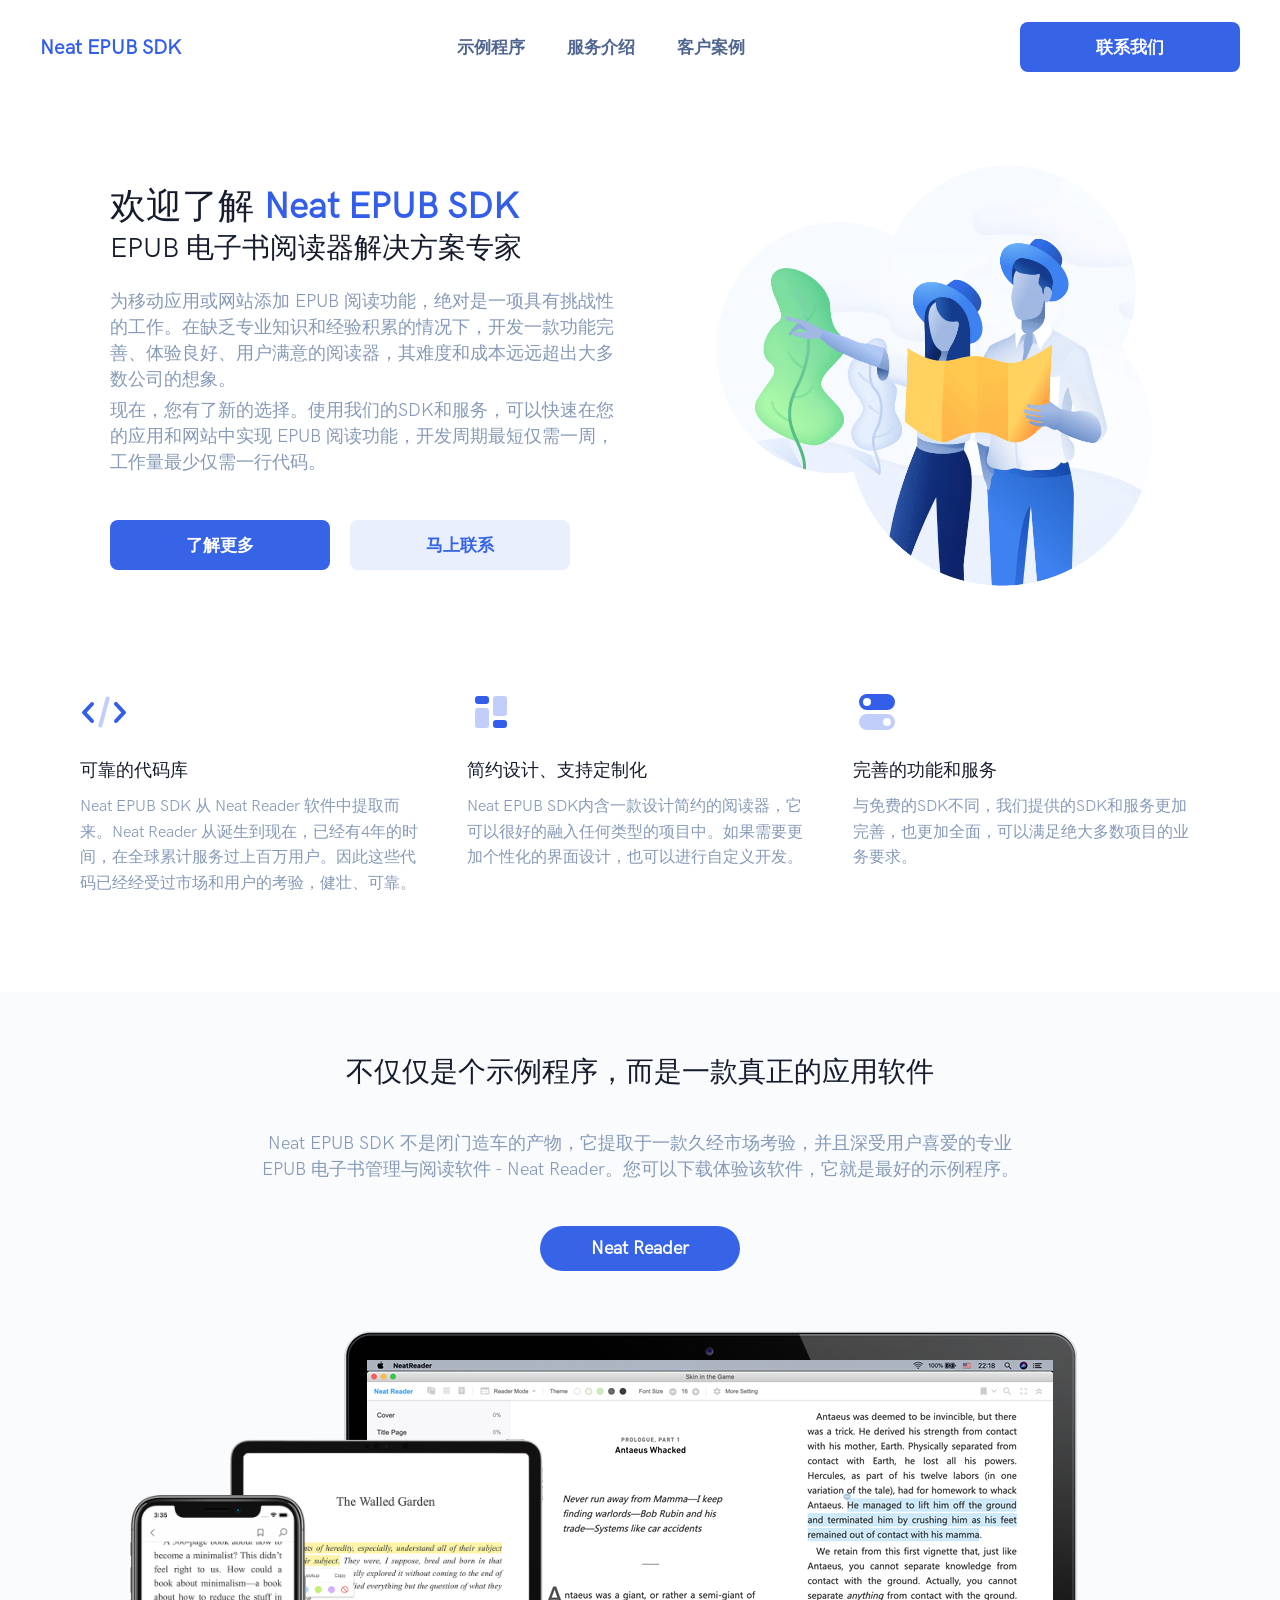
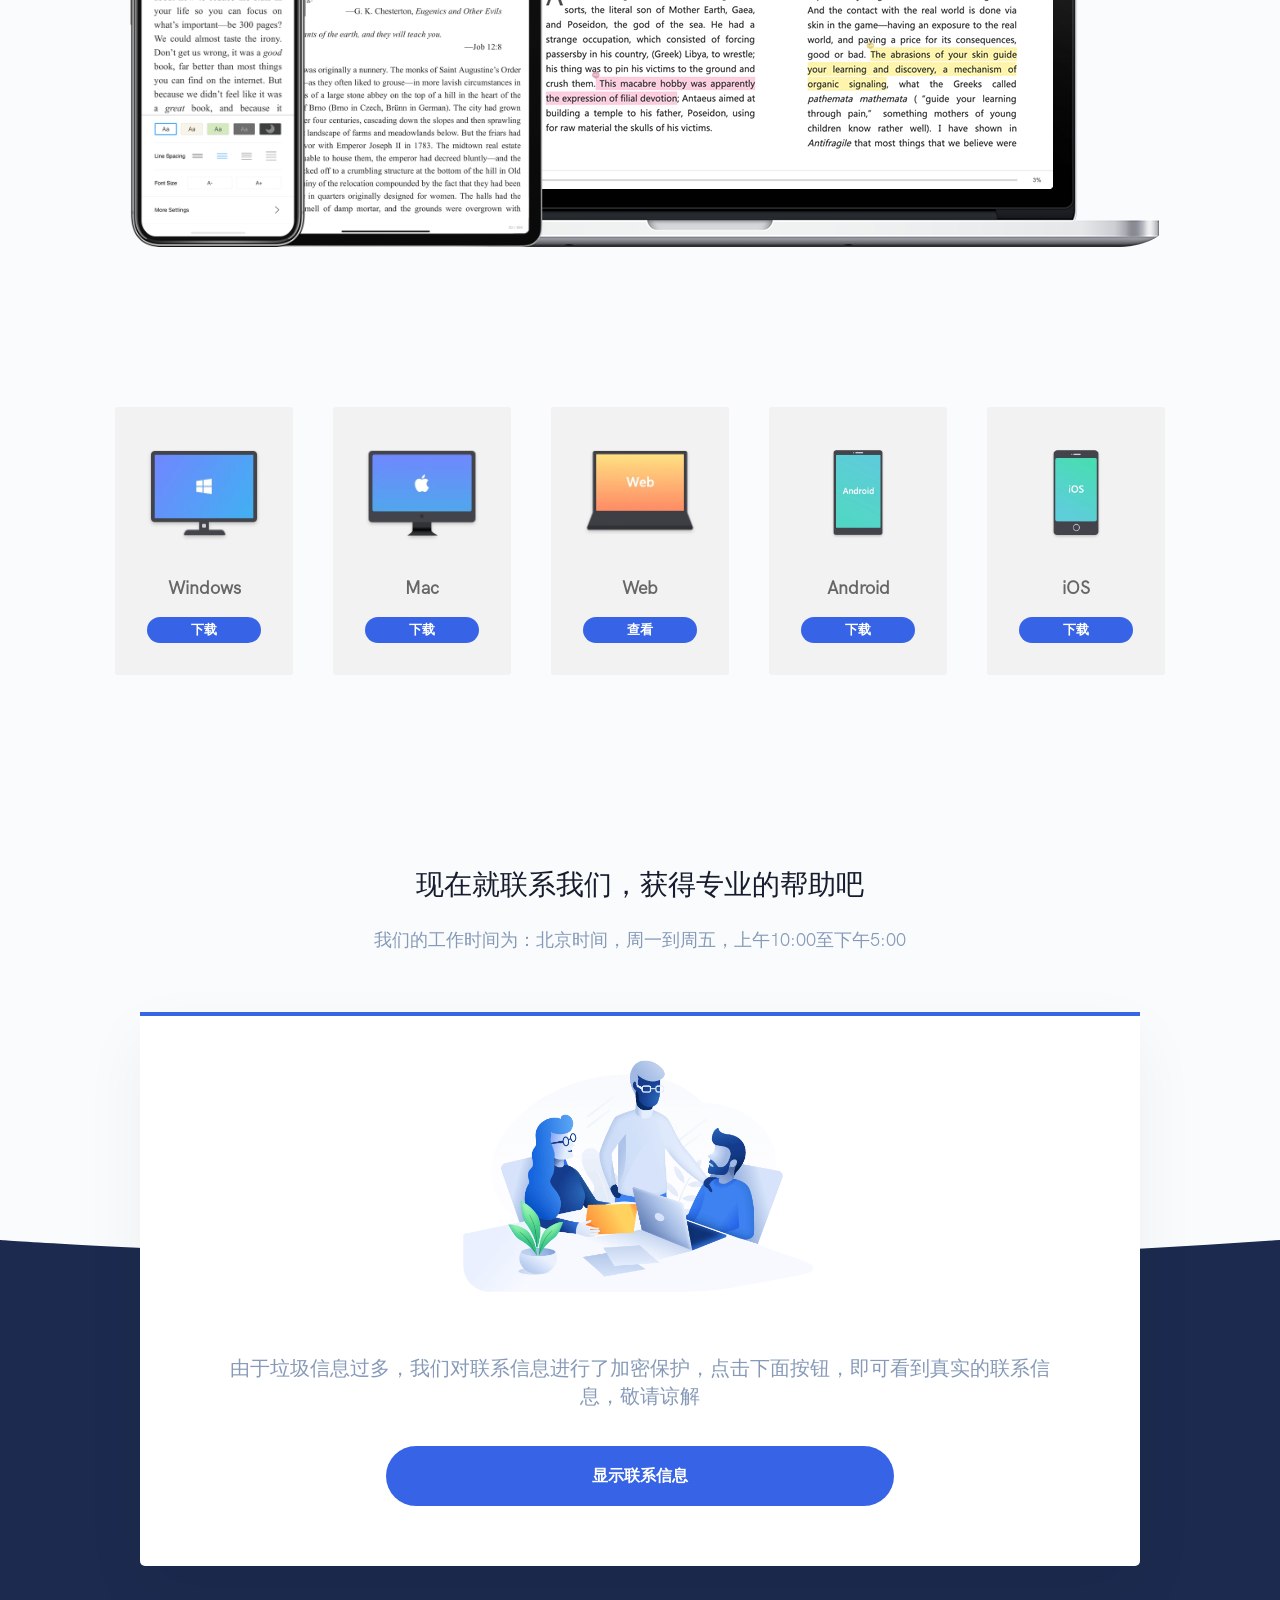
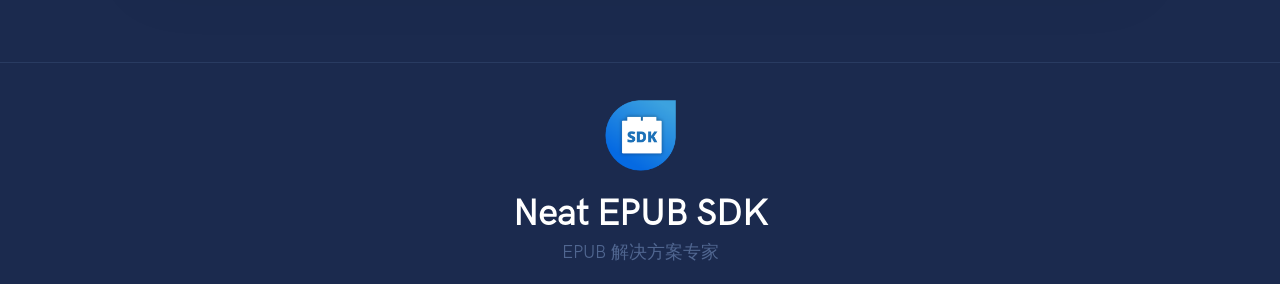
==== index.html @ 4cbc54a4 "Merge remote-tracking branch 'origin/master' # Conflicts: #	.idea/workspace.xml" ====
<!DOCTYPE html>
<html lang="en">
<head>
    <meta charset="UTF-8">
    <title>NEAT EPUB SDK | EPUB 阅读器及解决方案专家</title>
    <meta name="viewport" content="width=device-width, initial-scale=1, shrink-to-fit=no">
    <link rel="shortcut icon" type="image/x-icon" href="/favicon.ico?">
    <meta name="keywords" content="epub sdk, epub 阅读器 SDK, ios epub sdk, android epub sdk, web epub sdk, js epub sdk,windows epub sdk,best epub sdk,epubsdk">
    <meta name="description" content="Neat EPUB SDK 给大家提供的不仅仅是一个SDK，而是完整的 EPUB 阅读器解决方案，以及与 EPUB 相关的各种技术支持。选择我们的服务，您可以轻轻松松在应用和网站中添加 EPUB 阅读器功能，研发成本和研发时间都将大幅下降。">
    <link rel="stylesheet" href="styles/index.css"/>
</head>
<body>
<!--first-->
<div class="container-full">
    <div class="container">
        <section class="top-nav">
            <h1 class="logo"><a href="/">Neat EPUB SDK</a></h1>
            <ul class="nav-wrap">
                <li class="nav-item"><a href="javascript:;">示例程序</a></li>
                <li class="nav-item"><a href="javascript:;">服务介绍</a></li>
                <li class="nav-item"><a href="javascript:;">客户案例</a></li>
            </ul>
            <a href="#contact-wrap" class="contact-btn button">联系我们</a>
            <span class="menu"></span>
            <div class="menu-wrapper">
                <div class="inner-wrapper">
                    <h3 class="wrapper-title">目录</h3>
                    <ul class="wrapper-box">
                        <li class="box-item"><a href="">首页</a></li>
                        <li class="box-item"><a href="">首页</a></li>
                        <li class="box-item"><a href="">首页</a></li>
                        <li class="box-item"><a href="">首页</a></li>
                    </ul>
                </div>
            </div>
        </section>
        <section class="banner">
            <div class="center-align">
                <div class="left-info">
                    <h2 class="title">欢迎了解<span>Neat EPUB SDK</span></h2>
                    <h3 class="sec-title">EPUB 电子书阅读器解决方案专家</h3>
                    <p class="info-more">为移动应用或网站添加 EPUB 阅读功能，绝对是一项具有挑战性的工作。在缺乏专业知识和经验积累的情况下，开发一款功能完善、体验良好、用户满意的阅读器，其难度和成本远远超出大多数公司的想象。</p>
                    <p class="info-more">现在，您有了新的选择。使用我们的SDK和服务，可以快速在您的应用和网站中实现 EPUB 阅读功能，开发周期最短仅需一周，工作量最少仅需一行代码。</p>
                    <div class="button-wrap">
                        <a href="https://www.neat-reader.cn" target="_blank" class="info-button button">了解更多</a>
                        <a href="#contact-wrap" class="info-button button">马上联系</a>
                    </div>
                </div>
                <div class="banner-img">
                    <img src="img/banner-1.png" alt="banner">
                </div>
            </div>
        </section>
        <section class="category" id="category">
            <div class="category-wrap">
                <div class="category-item">
                    <div class="icon-svg">
                        <svg width="24" height="24" viewBox="0 0 24 24" xmlns="http://www.w3.org/2000/svg">
                            <g fill="none" fill-rule="evenodd">
                                <path d="M0 0h24v24H0z"/>
                                <path d="M17.272 8.685a1 1 0 111.456-1.37l4 4.25a1 1 0 010 1.37l-4 4.25a1 1 0 01-1.456-1.37l3.355-3.565-3.355-3.565zm-10.544 0L3.373 12.25l3.355 3.565a1 1 0 01-1.456 1.37l-4-4.25a1 1 0 010-1.37l4-4.25a1 1 0 011.456 1.37z" fill="#335EEA"/>
                                <rect fill="#335EEA" opacity=".3" transform="rotate(15 12 12)" x="11" y="4" width="2" height="16" rx="1"/>
                            </g>
                        </svg>
                    </div>
                    <h3 class="item-title">可靠的代码库</h3>
                    <p class="item-text">Neat EPUB SDK 从 Neat Reader 软件中提取而来。Neat Reader 从诞生到现在，已经有4年的时间，在全球累计服务过上百万用户。因此这些代码已经经受过市场和用户的考验，健壮、可靠。</p>
                </div>
                <div class="category-item">
                    <div class="icon-svg">
                        <svg width="24" height="24" viewBox="0 0 24 24" xmlns="http://www.w3.org/2000/svg">
                            <g fill="none" fill-rule="evenodd">
                                <path d="M0 0h24v24H0z"/>
                                <path d="M5.5 4h4A1.5 1.5 0 0111 5.5v1A1.5 1.5 0 019.5 8h-4A1.5 1.5 0 014 6.5v-1A1.5 1.5 0 015.5 4zm9 12h4a1.5 1.5 0 011.5 1.5v1a1.5 1.5 0 01-1.5 1.5h-4a1.5 1.5 0 01-1.5-1.5v-1a1.5 1.5 0 011.5-1.5z" fill="#335EEA"/>
                                <path d="M5.5 10h4a1.5 1.5 0 011.5 1.5v7A1.5 1.5 0 019.5 20h-4A1.5 1.5 0 014 18.5v-7A1.5 1.5 0 015.5 10zm9-6h4A1.5 1.5 0 0120 5.5v7a1.5 1.5 0 01-1.5 1.5h-4a1.5 1.5 0 01-1.5-1.5v-7A1.5 1.5 0 0114.5 4z" fill="#335EEA" opacity=".3"/>
                            </g>
                        </svg>
                    </div>
                    <h3 class="item-title">简约设计、支持定制化</h3>
                    <p class="item-text">Neat EPUB SDK内含一款设计简约的阅读器，它可以很好的融入任何类型的项目中。如果需要更加个性化的界面设计，也可以进行自定义开发。</p>
                </div>
                <div class="category-item">
                    <div class="icon-svg">
                        <svg width="24" height="24" viewBox="0 0 24 24" xmlns="http://www.w3.org/2000/svg">
                            <g fill="none" fill-rule="evenodd">
                                <path d="M0 0h24v24H0z"/>
                                <path d="M7 3h10a4 4 0 110 8H7a4 4 0 110-8zm0 6a2 2 0 100-4 2 2 0 000 4z" fill="#335EEA"/>
                                <path d="M7 13h10a4 4 0 110 8H7a4 4 0 110-8zm10 6a2 2 0 100-4 2 2 0 000 4z" fill="#335EEA" opacity=".3"/>
                            </g>
                        </svg>
                    </div>
                    <h3 class="item-title">完善的功能和服务</h3>
                    <p class="item-text">与免费的SDK不同，我们提供的SDK和服务更加完善，也更加全面，可以满足绝大多数项目的业务要求。</p>
                </div>
            </div>
        </section>
    </div>
</div>
<!--second-->
<div class="container-wrap">
    <div class="container">
        <section class="application-wrap" id="application-wrap">
            <h2 class="title">不仅仅是个示例程序，而是一款真正的应用软件</h2>
            <h3 class="message">Neat EPUB SDK 不是闭门造车的产物，它提取于一款久经市场考验，并且深受用户喜爱的专业 EPUB 电子书管理与阅读软件 - Neat Reader。您可以下载体验该软件，它就是最好的示例程序。</h3>
            <div class="button-box">
                <a href="https://www.neat-reader.cn" target="_blank" class="button">Neat Reader</a>
            </div>
        </section>
        <section class="device-wrap">
            <div class="device-1">
                <img src="img/device-1.png" alt="mobile">
            </div>
            <div class="device-2">
                <img src="img/device-2.png" alt="pad">
            </div>
            <div class="device-3">
                <img src="img/device-3.png" alt="desk">
            </div>
        </section>
        <section class="device-full">
            <div class="device-list">
                <div class="device-img">
                    <picture>
                        <source srcset="img/device-icon-3.webp" type="image/webp">
                        <source srcset="img/device-icon-3.png" type="image/png">
                        <img class="device" src="img/device-icon-3.png" alt="device-icon">
                    </picture>
                </div>
                <h2 class="device-name">Windows</h2>
                <a href="https://www.neat-reader.cn/downloads/windows" target="_blank" class="device-download-btn">下载</a>
            </div>
            <div class="device-list">
                <div class="device-img">
                    <picture>
                        <source srcset="img/device-icon-4.webp" type="image/webp">
                        <source srcset="img/device-icon-4.png" type="image/png">
                        <img class="device" src="img/device-icon-4.png" alt="device-icon">
                    </picture>
                </div>
                <h2 class="device-name">Mac</h2>
                <a href="https://www.neat-reader.cn/downloads/mac" target="_blank" class="device-download-btn">下载</a>
            </div>
            <div class="device-list">
                <div class="device-img">
                    <picture>
                        <source srcset="img/device-icon-5.webp" type="image/webp">
                        <source srcset="img/device-icon-5.png" type="image/png">
                        <img class="device" src="img/device-icon-5.png" alt="device-icon">
                    </picture>
                </div>
                <h2 class="device-name">Web</h2>
                <a href="https://www.neat-reader.cn/downloads/web" target="_blank" class="device-download-btn">查看</a>
            </div>
            <div class="device-list">
                <div class="device-img">
                    <picture>
                        <source srcset="img/device-icon-1.webp" type="image/webp">
                        <source srcset="img/device-icon-1.png" type="image/png">
                        <img class="mobile" src="img/device-icon-1.png" alt="device-icon">
                    </picture>
                </div>
                <h2 class="device-name">Android</h2>
                <a href="https://www.neat-reader.cn/downloads/android" target="_blank" class="device-download-btn">下载</a>
            </div>
            <div class="device-list">
                <div class="device-img">
                    <picture>
                        <source srcset="img/device-icon-2.webp" type="image/webp">
                        <source srcset="img/device-icon-2.png" type="image/png">
                        <img class="mobile" src="img/device-icon-2.png" alt="device-icon">
                    </picture>
                </div>
                <h2 class="device-name">iOS</h2>
                <a href="https://www.neat-reader.cn/downloads/ios" target="_blank" class="device-download-btn">下载</a>
            </div>
        </section>
        <section class="contact-wrap" id="contact-wrap">
            <h2 class="contact-title">现在就联系我们，获得专业的帮助吧</h2>
            <p class="contact-info">我们的工作时间为：北京时间，周一到周五，上午10:00至下午5:00</p>
        </section>
        <section class="contact-full">
            <div class="contact-card" id="contact1">
                <div class="card-top">
                    <img src="img/contact-us.png" alt="contact">
                </div>
                <p class="card-info">由于垃圾信息过多，我们对联系信息进行了加密保护，点击下面按钮，即可看到真实的联系信息，敬请谅解</p>
                <a href="javascript:;" class="card-link" id="click-btn">显示联系信息</a>
            </div>
            <div class="contact-card hide" id="contact2">
                <div class="card-top">
                    <img src="img/contact-us.png" alt="contact">
                </div>
                <p class="card-info">建议优先通过微信联系，电话可能被拦截，邮箱时效性太差</p>
                <p class="card-info contact-item"></p>
                <p class="card-info contact-item"></p>
                <p class="card-info contact-item"></p>
            </div>
        </section>
    </div>
</div>
<div class="container-wrap mt-n16">
    <div class="shape shape-bottom shape-fluid-x svg-shim text-dark">
        <svg viewBox="0 0 2880 48" fill="none" xmlns="http://www.w3.org/2000/svg">
            <path d="M0 48h2880V0h-720C1442.5 52 720 0 720 0H0v48z" fill="currentColor"/>
        </svg>
    </div>
</div>
<div class="pt-16 bg-dark">
    <footer class="border-gray-800-50">
        <div class="container-footer">
            <div class="footer-logo">
                <img src="img/footer-logo.png" alt="logo">
            </div>
            <h2 class="footer-title">Neat EPUB SDK</h2>
            <p class="footer-info">EPUB 解决方案专家</p>
        </div>
    </footer>
</div>
<script src="js/base64.min.js"></script>
<script src="js/utils.js"></script>
<script>
document.addEventListener("DOMContentLoaded", () => {
    let btn = document.querySelector('#click-btn'),
        contact1 = document.querySelector('#contact1'),
        contact2 = document.querySelector('#contact2');

    const arr = [];
    for (let key in contactData) {
        let pass = Base64.decode(contactData[key]);
        arr.push(pass);
    }

    let item = document.querySelectorAll('.contact-item');

    btn.addEventListener('click', () => {
        contact1.className = 'contact-card hide';
        contact2.className = 'contact-card';

        Array.from(item).forEach((ele, idx) => {
            ele.innerHTML = arr[idx];
        });
    });
});
</script>
</body>
</html>
---- styles/index.css ----
@import "base.css";
@import "fonts/Feather/feather.css";
@import "fonts/HKGroteskPro/HKGroteskPro.css";

.show{
    display: block !important;
}
.hide{
    display: none !important;
}
.container-full{
    width: 100%;
    background: #fff;
}
.container .top-nav{
    display: flex;
    flex-direction: row;
    justify-content: space-between;
    box-sizing: border-box;
    line-height: 50px;
    padding: 10px 20px;
}
.container .top-nav .logo{
    flex: 0 0 142px;
    font-weight: 700;
    font-size: 20px;
    line-height: 50px;
}
.container .top-nav .logo a{
    font-weight: 900;
}
.container .top-nav .nav-wrap{
    display: none;
    flex: 0 0 330px;
    flex-direction: row;
    align-items: center;
    color: #506690;
    font-size: 17px;
    font-weight: 600;
    padding: 0;
}
.container .top-nav .nav-wrap a{
    color: #506690;
}
.container .top-nav .nav-wrap a:hover{
    color: #335eea;
}
.container .top-nav .nav-wrap .nav-item{
    flex: 1;
    text-align: center;
    list-style-type: none;
}
.container .top-nav .menu{
    flex: 0 0 50px;
    width: 50px;
    background: url("../img/menu.svg") center center no-repeat;
}
.container .top-nav .menu-wrapper{
    position: fixed;
    top: 1rem;
    left: 1rem;
    height: 100%;
    max-height: calc(100% - 2rem)!important;
    width: calc(100% - 2rem);
    background-color: #fff;
    border-radius: .375rem;
    box-shadow: 0 1.5rem 4rem rgba(22,28,45,.15);
    overflow-x: hidden;
    overflow-y: scroll;
    display: none;
}
.container .top-nav .menu-wrapper.open{
    display: block;
}
.container .button{
    display: none;
}
.container .button:hover {
    box-shadow: 0 1rem 2.5rem rgba(22,28,45,.1),0 .5rem 1rem -.75rem rgba(22,28,45,.1)!important;
    -webkit-transform: translate3d(0,-3px,0);
    transform: translate3d(0,-3px,0);
}

.container .banner{
    padding: 0 20px;
}
.container .center-align{
    display: flex;
    flex-wrap: wrap;
    align-items: center;
}
.container .banner-img{
    flex: 0 0 100%;
    max-width: 100%;
}
.container .banner-img img{
    display: block;
    width: 100%;
    margin-left: auto;
    margin-right: auto;
}
.container .left-info{
    display: none;
}
.container .left-info .title{
    font-weight: 400;
    font-size: 36px;
    line-height: 44px;
    color: #161C2D;
}
.container .left-info .title span{
    color: #335EEA;
    font-weight: 900;
    padding-left: 10px;
}
.container .left-info .sec-title{
    font-weight: 400;
    font-size: 28px;
    line-height: 40px;
    color: #161C2D;
    padding-bottom: 20px;
}
.container .left-info .info-more{
    font-weight: 400;
    font-size: 18px;
    line-height: 26px;
    color: #869AB8;
    padding-bottom: 5px;
}
.container .left-info .button-wrap{
    display: flex;
    flex-direction: row;
    height: 50px;
    margin-top: 40px;
}
.container .left-info .button-wrap a{
    margin-right: 20px;
}
.container .left-info .button-wrap a:nth-of-type(2){
    background-color: #e9effc;
    color: #3764e7;
}

.container .category{
    padding: 20px;
}
.container .category-wrap{
    display: flex;
    flex-direction: column;
}
.container .category-item{
    display: flex;
    flex-direction: column;
    flex: 1;
    padding: 15px 0;
}
.container .category-item .icon-svg{
    color: #335eea;
    margin-bottom: 12px;
}
.container .category-item .icon-svg > svg{
    width: 48px;
    height: 48px;
}
.container .category-item .item-title{
    line-height: 1.4;
    font-size: 18px;
    padding-top: 10px;
    padding-bottom: 10px;
}
.container .category-item .item-text{
    color: #869ab8;
    font-size: 16px;
    font-weight: 400;
}

.container-wrap{
    background: #f9fbfd;
}
.container .application-wrap{
    padding: 20px;
}
.container .application-wrap .title{
    font-weight: 400;
    font-size: 16px;
    color: #161C2D;
    text-align: center;
    line-height: 28px;
    padding-bottom: 14px;
}
.container .application-wrap .message{
    font-size: 14px;
    font-weight: 400;
    line-height: 26px;
    color: #869AB8;
    text-align: center;
    padding-bottom: 44px;
}
.container .application-wrap .button-box{
    display: flex;
    flex-direction: row;
    align-items: center;
    justify-content: center;
    height: 45px;
}
.container .application-wrap .button-box .button{
    flex: 0 0 200px;
    line-height: 45px;
    background: #3764e7;
    color: #fff;
    border-radius: 40px;
    text-align: center;
    font-size: 18px;
    font-weight: 700;
    transition: box-shadow .25s ease,transform .25s ease,-webkit-transform .25s ease;
}
.container .application-wrap .button-box .button .button:hover {
    box-shadow: 0 1rem 2.5rem rgba(22,28,45,.1),0 .5rem 1rem -.75rem rgba(22,28,45,.1)!important;
    -webkit-transform: translate3d(0,-3px,0);
    transform: translate3d(0,-3px,0);
}
.container .device-wrap{
    box-sizing: border-box;
    padding: 20px;
    height: 400px;
}
.container .device-wrap .device-1{
    width: 100%;
    height: 100%;
}
.container .device-wrap .device-1 img{
    display: block;
    height: 100%;
    margin-left: auto;
    margin-right: auto;
}
.container .device-wrap .device-2{
    display: none;
}
.container .device-wrap .device-3{
    display: none;
}

.container .device-full{
    display: none;
}
.container .device-list{
    display: inline-block;
    vertical-align: top;
    width: 178px;
    box-sizing: border-box;
    padding: 40px 30px 30px;
    background: #f2f2f2;
    margin-right: 40px;
    transition: all .2s;
    border: 2px solid transparent;
    border-radius: 3px;
}
.container .device-list:hover{
    border-color: #3764e7;
    box-shadow: 0 2rem 5rem rgba(22,28,45,.1),0 .5rem 1rem -.75rem rgba(22,28,45,.05)!important;
    transform: translate3d(0,-5px,0);
}
.container .device-list:last-child{
    margin-right: 0;
}
.container .device-list .device-img{
    height: 90px;
    text-align: center;
}
.container .device-list .device-img img{
    display: block;
    margin-left: auto;
    margin-right: auto;
}
.container .device-list .device-img img.device{
    width: 100%;
}
.container .device-list .device-img img.mobile{
    height: 100%;
}
.container .device-name{
    font-size: 18px;
    font-weight: 700;
    color: #666;
    padding-top: 34px;
    line-height: 30px;
    text-align: center;
}
.container .device-download-btn{
    display: block;
    width: 114px;
    height: 26px;
    line-height: 26px;
    margin: 14px auto 0;
    font-size: 13px;
    font-weight: 700;
    color: #fff;
    background: #3764e7;
    border-radius: 13px;
    text-align: center;
}
.container .device-item{
    display: flex;
    flex-direction: row;
    flex: 1;
    height: 130px;
    padding-left: 20px;
    padding-right: 20px;
    margin-bottom: 36px;
}
.container .device-item .device-box{
    position: relative;
    flex: 1;
    display: flex;
    flex-direction: row;
    padding-left: 35px;
    padding-right: 30px;
    height: 130px;
    background: #fff;
    box-shadow: 0 1.5rem 4rem rgba(22,28,45,.05);
    transition: box-shadow .25s ease,transform .25s ease,-webkit-transform .25s ease;
}
.container .device-item .device-box:before{
    content: '';
    position: absolute;
    top: 0;
    left: 0;
    width: 4px;
    height: 100%;
}
.container .device-item .device-box:hover{
    box-shadow: 0 2rem 5rem rgba(22,28,45,.1),0 .5rem 1rem -.75rem rgba(22,28,45,.05)!important;
    -webkit-transform: translate3d(0,-5px,0);
    transform: translate3d(0,-5px,0);
    cursor: pointer;
}
.container .device-item .device-box:nth-of-type(even){
    margin-left: 29px;
}
.container .device-item .device-box:nth-of-type(odd){
    margin-right: 29px;
}
.container .device-item .device-box.color-1:before{background: #79bf5e;}
.container .device-item .device-box.color-2:before{background: #3c99f1;}
.container .device-item .device-box.color-3:before{background: #2e79c7;}
.container .device-item .device-box.color-4:before{background: #999999;}
.container .device-item .device-box.color-5:before{background: #f6996f;}
.container .device-item .device-box.color-1 .device-link{color: #79bf5e;}
.container .device-item .device-box.color-2 .device-link{color: #3c99f1;}
.container .device-item .device-box.color-3 .device-link{color: #2e79c7;}
.container .device-item .device-box.color-4 .device-link{color: #999999;}
.container .device-item .device-box.color-5 .device-link{color: #f6996f;}
.device-link:hover{text-decoration:underline; }
.container .device-item .box-left{
    display: flex;
    /*flex: 0 0 114px;*/
    justify-content: center;
    align-items: center;
    width: 114px;
    padding-top: 18px;
    padding-bottom: 20px;
    text-align: center;
}
.container .device-item .box-left .device-img{
    display: block;
    height: 100%;
    margin-left: 0;
    margin-right: 0;
}
.container .device-item .box-right{
    flex: 0 0 336px;
    display: flex;
    flex-direction: column;
    padding-top: 18px;
    padding-bottom: 20px;
    padding-left: 30px;
}
.container .device-item .box-right .device-title{
    font-weight: 400;
    font-size: 16px;
    color: #869AB8;
    line-height: 24px;
    padding-bottom: 16px;
}
.container .device-item .box-right .device-link{
    display: inline-block;
    vertical-align: middle;
    font-weight: 600;
    font-size: 17px;
    line-height: 27.2px;
}
.ml-3{
    margin-left: .75rem!important;
    display: inline-block;
    vertical-align: middle;
}

.container .contact-wrap{
    padding: 60px 20px 0;
    text-align: center;
}
.container .contact-wrap .contact-title{
    font-weight: 400;
    font-size: 18px;
    line-height: 24px;
    color: #161C2D;
    padding-bottom: 14px;
}
.container .contact-wrap .contact-info{
    font-weight: 400;
    font-size: 14px;
    line-height: 24px;
    color: #869AB8;
    text-align: center;
}

.container .contact-full{
    padding: 20px;
}
.container .contact-full1, .container .contact-full2{

}
.container .contact-full .contact-card{
    position: relative;
    display: flex;
    flex-direction: column;
    justify-content: center;
    padding: 30px 20px;
    background: #fff;
    box-shadow: 0 1.5rem 4rem rgba(22,28,45,.05)!important;
    z-index: 1;
    border-radius: 5px;
}
.container .contact-full .contact-card:before{
    content: '';
    position: absolute;
    top: 0;
    left: 0;
    width: 100%;
    height: 4px;
    background: #3865e4;
}
.container .contact-full .card-top{
    height: 164px;
    margin-bottom: 60px;
    text-align: center;
}
.container .contact-full .card-top > img{
    display: block;
    height: 100%;
    margin-left: auto;
    margin-right: auto;
}
.container .contact-full .card-info{
    font-weight: 400;
    font-size: 14px;
    line-height: 24px;
    color: #869AB8;
    text-align: center;
    padding-bottom: 10px;
}
.container .contact-full .card-link{
    display: block;
    width: 308px;
    height: 45px;
    line-height: 45px;
    background: #3764e7;
    border-radius: 40px;
    text-align: center;
    font-weight: 700;
    transition: box-shadow .25s ease,transform .25s ease,-webkit-transform .25s ease;
    margin-left: auto;
    margin-right: auto;
    font-size: 16px;
    color: #FFFFFF;
    margin-top: 33px;
}
.container .contact-full .card-link:hover {
    box-shadow: 0 1rem 2.5rem rgba(22,28,45,.1),0 .5rem 1rem -.75rem rgba(22,28,45,.1)!important;
    -webkit-transform: translate3d(0,-3px,0);
    transform: translate3d(0,-3px,0);
}

.mt-n16{
    position: relative;
    margin-top: -400px;
}
.shape:not([class*=shape-blur]) {
    overflow: hidden;
}
.shape-bottom {
    right: 0;
    bottom: 0;
    left: 0;
    z-index: 0;
}
.shape {
    position: absolute;
    pointer-events: none;
}
.text-dark {
    color: #1b2a4e!important;
}
.shape:not([class*=shape-blur])>* {
    -webkit-transform: scale(2);
    transform: scale(2);
}
.shape-fluid-x>* {
    width: 100%;
    height: auto;
}
.shape-bottom>* {
    -webkit-transform-origin: top center;
    transform-origin: top center;
}
.shape>* {
    display: block;
}
svg {
    overflow: hidden;
    vertical-align: middle;
}

.pt-16{
    background-color: #1b2a4e!important;
}
.pt-16.bg-dark{
    padding-top: 400px;
}
.pt-16 .border-gray-800-50{
    border-top: 1px solid rgba(56,76,116,.5);
    background-color: #1b2a4e;
}
.container-footer{
    text-align: center;
    padding: 30px 20px;
}
.container-footer .footer-logo{
    width: 73px;
    height: 73px;
    margin-left: auto;
    margin-right: auto;
}
.container-footer .footer-logo img{
    display: block;
    width: 100%;
}
.container-footer .footer-title{
    font-weight: 700;
    font-size: 24px;
    line-height: 42px;
    color: #FFFFFF;
    text-align: center;
    padding-bottom: 6px;
    padding-top: 20px;
}
.container-footer .footer-info{
    font-size: 14px;
    font-weight: 400;
    color: #506690;
    line-height: 24px;
    text-align: center;
}

@media (min-width: 1200px) {
    .container{
        width: 1200px;
        margin: 0 auto;
    }
    .device-wrap{
        display: block !important;
    }
    .contact-full{
        display: block !important;
    }
    .container .top-nav .nav-wrap{
        display: flex !important;
    }
    .device-full{
        display: flex !important;
    }
    .container .top-nav{
        display: flex;
        flex-direction: row;
        justify-content: space-between;
        box-sizing: border-box;
        height: 50px;
        line-height: 50px;
        margin-top: 22px;
        padding: 0;
    }
    .container .center-align{
        height: 430px;
        display: flex;
        flex-wrap: wrap;
        align-items: center!important;
        padding-left: 50px;
    }
    .container .button{
        display: block;
        flex: 0 0 220px;
        line-height: 50px;
        background: #3764e7;
        color: #fff;
        border-radius: 8px;
        text-align: center;
        font-size: 17px;
        font-weight: 600;
        transition: box-shadow .25s ease,transform .25s ease,-webkit-transform .25s ease;
    }
    .container .top-nav .menu{
        display: none;
    }
    .container .banner{
        padding-top: 90px;
    }
    .container .left-info{
        display: block;
        flex: 0 0 47%;
        margin-right: 40px;
    }
    .container .banner-img{
        flex: 0 0 40%;
        max-width: 40%;
        height: 100%;
        width: 100%;
        margin-left: 40px;
    }
    .container .banner-img img{
        display: block;
        height: 100%;
        margin-left: auto;
        margin-right: auto;
    }
    .container .category{
        padding-top: 96px;
        padding-bottom: 96px;
    }
    .container .category-wrap{
        display: flex;
        flex-direction: row;
    }
    .container .category-item{
        display: flex;
        flex-direction: column;
        flex: 1;
        padding: 0 20px;
    }

    .container .application-wrap{
        padding: 60px 0;
    }
    .container .application-wrap .title{
        font-weight: 400;
        font-size: 28px;
        color: #161C2D;
        text-align: center;
        line-height: 40px;
        padding-bottom: 38px;
    }
    .container .application-wrap .message{
        font-size: 18px;
        font-weight: 400;
        line-height: 26px;
        color: #869AB8;
        text-align: center;
        padding-left: 210px;
        padding-right: 210px;
        padding-bottom: 44px;
    }
    .container .device-wrap{
        position: relative;
        box-sizing: border-box;
        padding-left: 90px;
        padding-right: 80px;
        width: 1200px;
        height: 516px;
        margin-bottom: 140px;
    }
    .container .device-wrap > div{
        position: absolute;
    }
    .container .device-wrap > div > img{
        display: block;
        width: 100%;
    }
    .container .device-wrap .device-1{
        left: 90px;
        bottom: 0;
        width: 176px;
        height: 352px;
        z-index: 3;
    }
    .container .device-wrap .device-2{
        display: block;
        left: 190px;
        bottom: -34px;
        width: 313px;
        height: 442px;
        z-index: 2;
    }
    .container .device-wrap .device-3{
        display: block;
        left: 220px;
        bottom: 0;
        width: 899px;
        height: 516px;
        z-index: 1;
    }

    .container .device-full{
        display: flex;
        flex-direction: row;
        align-items: center;
        justify-content: center;
        padding: 20px 76px 132px;
        box-sizing: border-box;
    }

    .container .contact-wrap{
        padding-left: 120px;
        padding-right: 120px;
        text-align: center;
    }
    .container .contact-wrap .contact-title{
        font-weight: 400;
        font-size: 28px;
        line-height: 36px;
        color: #161C2D;
        padding-bottom: 25px;
    }
    .container .contact-wrap .contact-info{
        font-weight: 400;
        font-size: 18px;
        line-height: 24px;
        color: #869AB8;
        text-align: center;
    }

    .container .contact-full{
        padding: 60px 0 96px;
    }
    .container .contact-full .contact-card{
        position: relative;
        display: flex;
        flex-direction: column;
        justify-content: center;
        width: 1000px;
        margin-left: auto;
        margin-right: auto;
        background: #fff;
        box-shadow: 0 1.5rem 4rem rgba(22,28,45,.05)!important;
        padding: 46px 0 60px;
        z-index: 1;
        border-radius: 5px;
    }
    .container .contact-full .card-top{
        height: 236px;
        margin-bottom: 60px;
        text-align: center;
    }
    .container .contact-full .card-info{
        font-weight: 400;
        font-size: 20px;
        line-height: 28px;
        color: #869AB8;
        text-align: center;
        padding-left: 90px;
        padding-right: 90px;
        padding-bottom: 10px;
    }
    .container .contact-full .card-link{
        display: block;
        width: 508px;
        height: 60px;
        line-height: 60px;
        background: #3764e7;
        border-radius: 40px;
        text-align: center;
        font-weight: 700;
        transition: box-shadow .25s ease,transform .25s ease,-webkit-transform .25s ease;
        margin-left: auto;
        margin-right: auto;
        font-size: 16px;
        color: #FFFFFF;
        margin-top: 26px;
    }
    .container-footer{
        width: 1200px;
        margin-left: auto;
        margin-right: auto;
        text-align: center;
        padding: 36px 0 20px;
    }
    .container-footer .footer-title{
        font-weight: 700;
        font-size: 36px;
        line-height: 42px;
        color: #FFFFFF;
        text-align: center;
        padding-bottom: 6px;
        padding-top: 20px;
    }
    .container-footer .footer-info{
        font-size: 18px;
        font-weight: 400;
        color: #506690;
        line-height: 24px;
        text-align: center;
    }
}
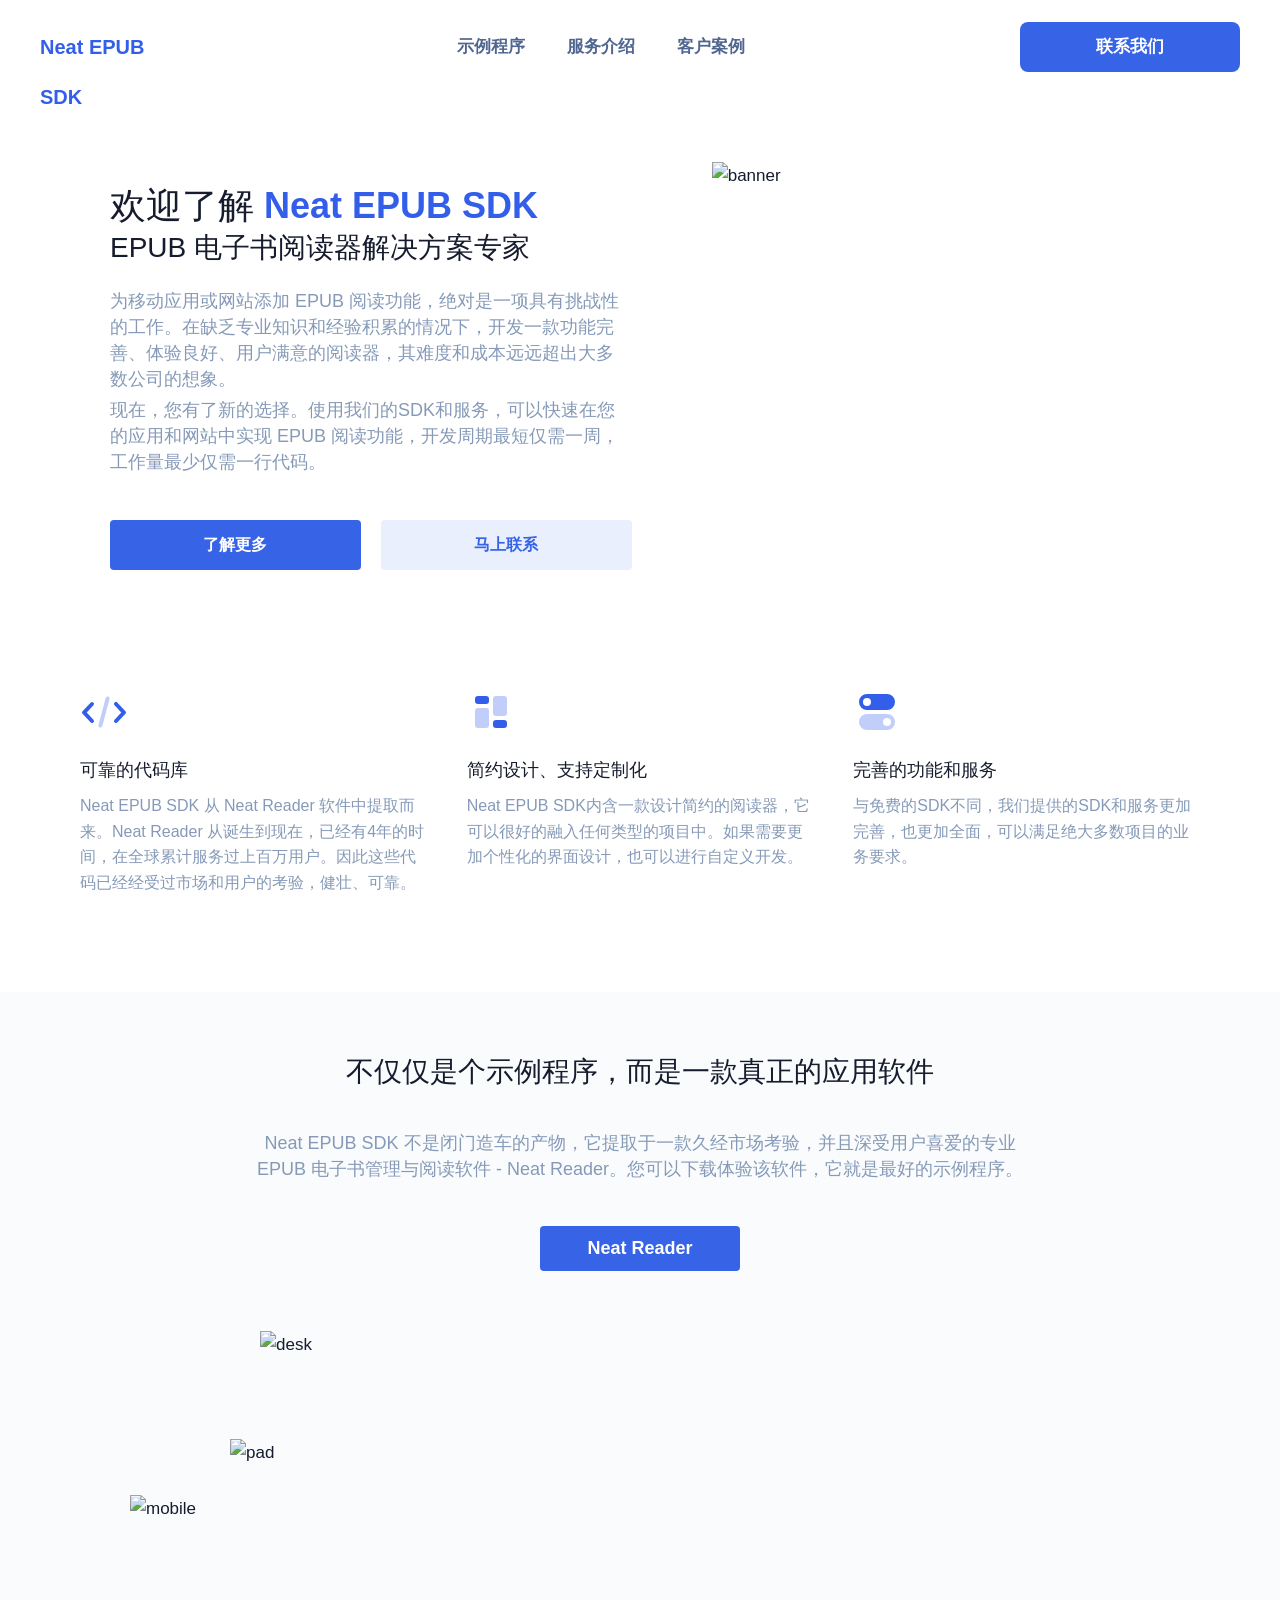
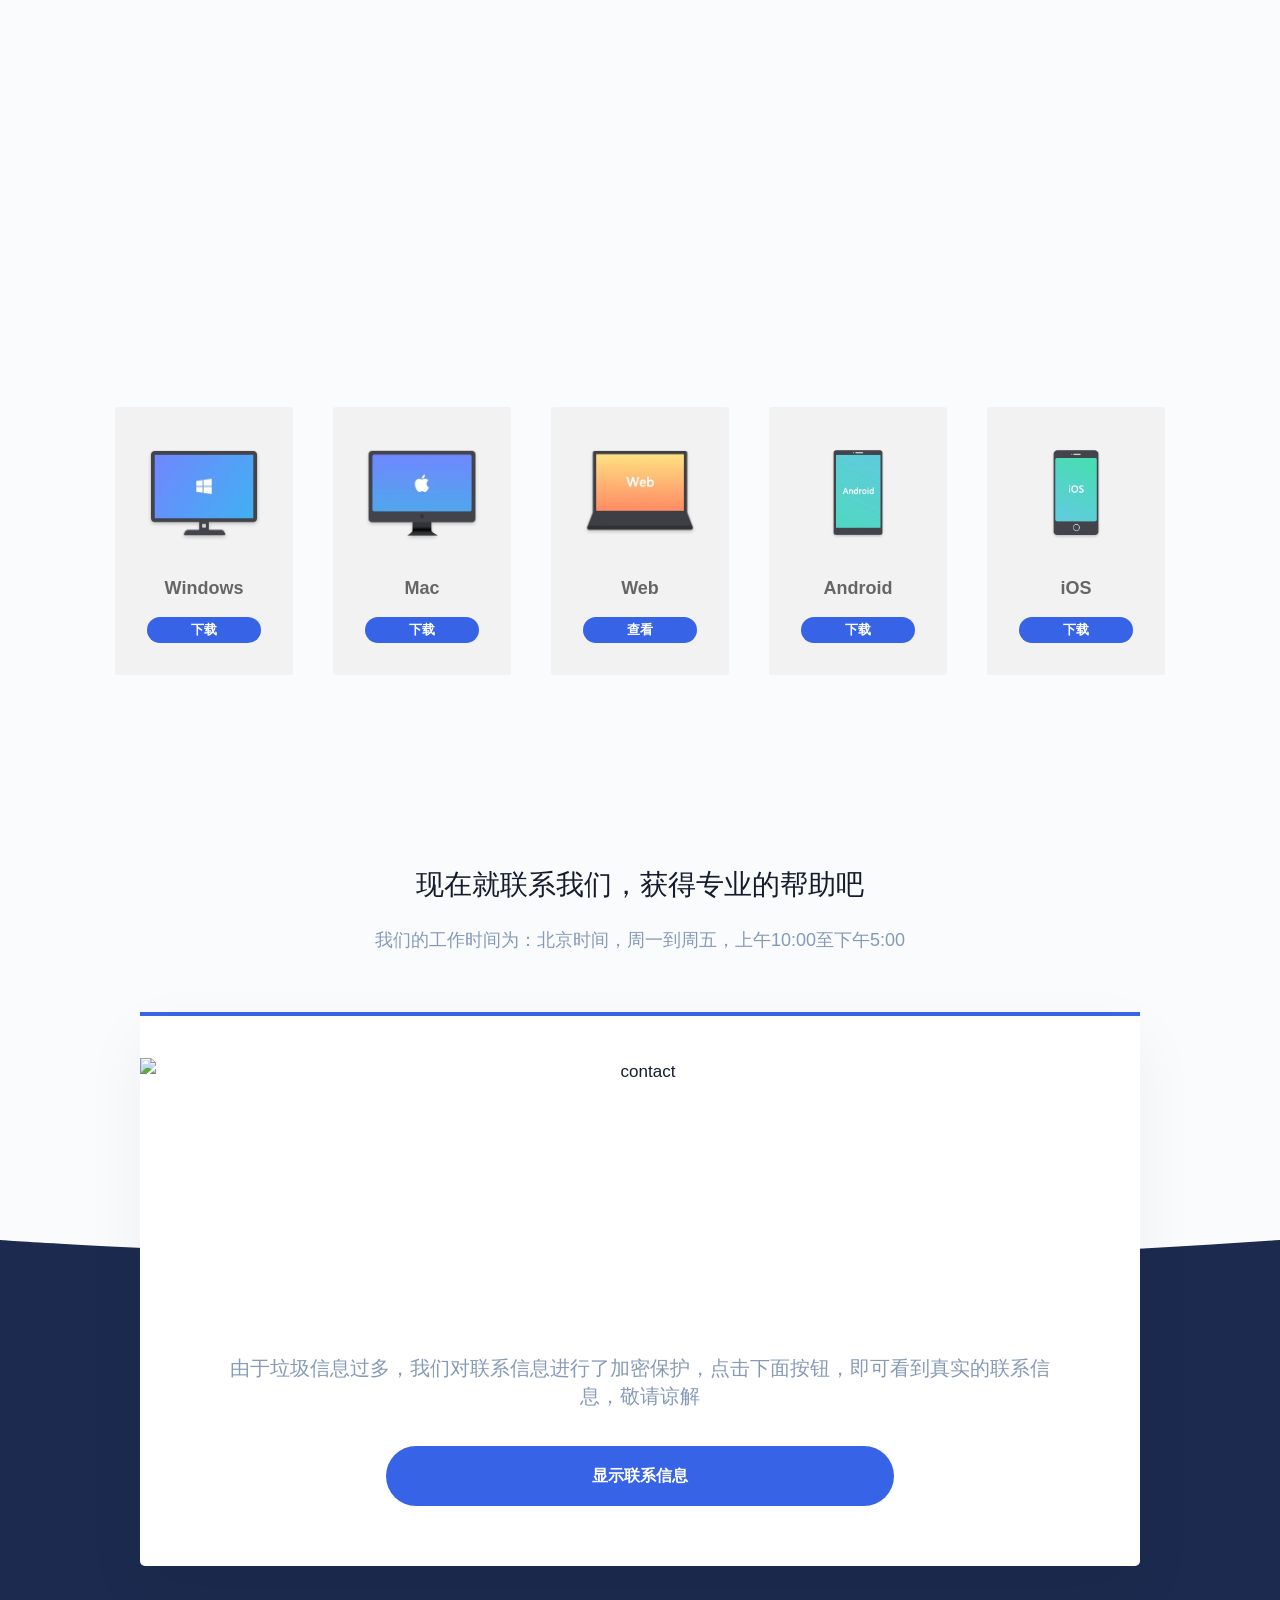
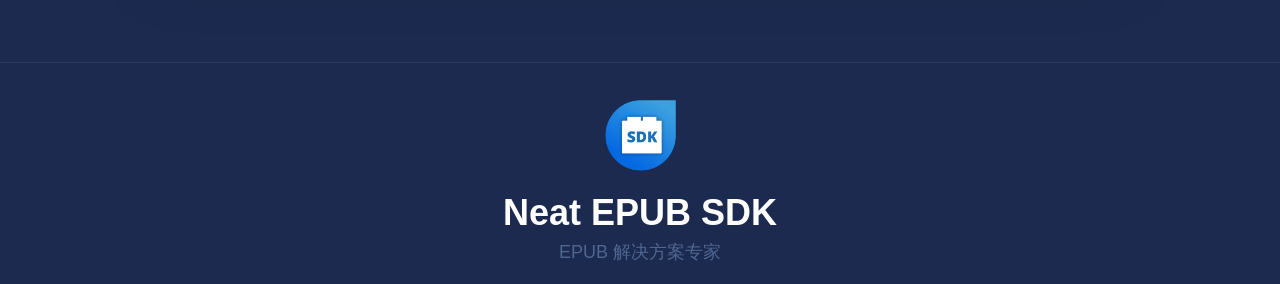
==== commit 3dc33b89: "feat: 修改移动端首页相关样式" ====
--- a/index.html
+++ b/index.html
@@ -3,11 +3,14 @@
 <head>
     <meta charset="UTF-8">
     <title>NEAT EPUB SDK | EPUB 阅读器及解决方案专家</title>
+    <meta name="baidu-site-verification" content="code-29iUA7xUxS" />
     <meta name="viewport" content="width=device-width, initial-scale=1, shrink-to-fit=no">
     <link rel="shortcut icon" type="image/x-icon" href="/favicon.ico?">
     <meta name="keywords" content="epub sdk, epub 阅读器 SDK, ios epub sdk, android epub sdk, web epub sdk, js epub sdk,windows epub sdk,best epub sdk,epubsdk">
     <meta name="description" content="Neat EPUB SDK 给大家提供的不仅仅是一个SDK，而是完整的 EPUB 阅读器解决方案，以及与 EPUB 相关的各种技术支持。选择我们的服务，您可以轻轻松松在应用和网站中添加 EPUB 阅读器功能，研发成本和研发时间都将大幅下降。">
     <link rel="stylesheet" href="styles/index.css"/>
+    <link rel="stylesheet" href="https://neat-reader-app-release.oss-cn-beijing.aliyuncs.com/sdkcn/fonts/Feather/feather.css"/>
+    <link rel="stylesheet" href="https://neat-reader-app-release.oss-cn-beijing.aliyuncs.com/sdkcn/fonts/HKGroteskPro/HKGroteskPro.css"/>
 </head>
 <body>
 <!--first-->
@@ -21,21 +24,26 @@
                 <li class="nav-item"><a href="javascript:;">客户案例</a></li>
             </ul>
             <a href="#contact-wrap" class="contact-btn button">联系我们</a>
-            <span class="menu"></span>
-            <div class="menu-wrapper">
+            <span class="menu" id="menu"></span>
+            <div class="menu-wrapper" id="menu-wrapper">
                 <div class="inner-wrapper">
                     <h3 class="wrapper-title">目录</h3>
+                    <span class="close-btn">
+                        <i class="fe fe-x"></i>
+                    </span>
                     <ul class="wrapper-box">
-                        <li class="box-item"><a href="">首页</a></li>
-                        <li class="box-item"><a href="">首页</a></li>
-                        <li class="box-item"><a href="">首页</a></li>
-                        <li class="box-item"><a href="">首页</a></li>
+                        <li class="box-item"><a target="_blank" href="">示例程序</a></li>
+                        <li class="box-item"><a target="_blank" href="">服务介绍</a></li>
+                        <li class="box-item"><a target="_blank" href="">客户案例</a></li>
                     </ul>
                 </div>
             </div>
         </section>
         <section class="banner">
             <div class="center-align">
+                <div class="banner-img">
+                    <img src="https://neat-reader-app-release.oss-cn-beijing.aliyuncs.com/sdkcn/images/banner-1.png" alt="banner">
+                </div>
                 <div class="left-info">
                     <h2 class="title">欢迎了解<span>Neat EPUB SDK</span></h2>
                     <h3 class="sec-title">EPUB 电子书阅读器解决方案专家</h3>
@@ -45,9 +53,6 @@
                         <a href="https://www.neat-reader.cn" target="_blank" class="info-button button">了解更多</a>
                         <a href="#contact-wrap" class="info-button button">马上联系</a>
                     </div>
-                </div>
-                <div class="banner-img">
-                    <img src="img/banner-1.png" alt="banner">
                 </div>
             </div>
         </section>
@@ -108,13 +113,13 @@
         </section>
         <section class="device-wrap">
             <div class="device-1">
-                <img src="img/device-1.png" alt="mobile">
+                <img src="https://neat-reader-app-release.oss-cn-beijing.aliyuncs.com/sdkcn/images/device-1.png" alt="mobile">
             </div>
             <div class="device-2">
-                <img src="img/device-2.png" alt="pad">
+                <img src="https://neat-reader-app-release.oss-cn-beijing.aliyuncs.com/sdkcn/images/device-2.png" alt="pad">
             </div>
             <div class="device-3">
-                <img src="img/device-3.png" alt="desk">
+                <img src="https://neat-reader-app-release.oss-cn-beijing.aliyuncs.com/sdkcn/images/device-3.png" alt="desk">
             </div>
         </section>
         <section class="device-full">
@@ -181,14 +186,14 @@
         <section class="contact-full">
             <div class="contact-card" id="contact1">
                 <div class="card-top">
-                    <img src="img/contact-us.png" alt="contact">
+                    <img src="https://neat-reader-app-release.oss-cn-beijing.aliyuncs.com/sdkcn/images/contact-us.png" alt="contact">
                 </div>
                 <p class="card-info">由于垃圾信息过多，我们对联系信息进行了加密保护，点击下面按钮，即可看到真实的联系信息，敬请谅解</p>
                 <a href="javascript:;" class="card-link" id="click-btn">显示联系信息</a>
             </div>
             <div class="contact-card hide" id="contact2">
                 <div class="card-top">
-                    <img src="img/contact-us.png" alt="contact">
+                    <img src="https://neat-reader-app-release.oss-cn-beijing.aliyuncs.com/sdkcn/images/contact-us.png" alt="contact">
                 </div>
                 <p class="card-info">建议优先通过微信联系，电话可能被拦截，邮箱时效性太差</p>
                 <p class="card-info contact-item"></p>
@@ -219,26 +224,41 @@
 <script src="js/base64.min.js"></script>
 <script src="js/utils.js"></script>
 <script>
-document.addEventListener("DOMContentLoaded", () => {
-    let btn = document.querySelector('#click-btn'),
+document.addEventListener("DOMContentLoaded", function () {
+    var btn = document.querySelector('#click-btn'),
         contact1 = document.querySelector('#contact1'),
         contact2 = document.querySelector('#contact2');
 
-    const arr = [];
-    for (let key in contactData) {
-        let pass = Base64.decode(contactData[key]);
+    var arr = [];
+    for (var key in contactData) {
+        var pass = Base64.decode(contactData[key]);
         arr.push(pass);
     }
 
-    let item = document.querySelectorAll('.contact-item');
-
-    btn.addEventListener('click', () => {
+    var item = document.querySelectorAll('.contact-item');
+
+    btn.addEventListener('click', function(){
         contact1.className = 'contact-card hide';
         contact2.className = 'contact-card';
 
-        Array.from(item).forEach((ele, idx) => {
+        Array.from(item).forEach(function (ele, idx) {
             ele.innerHTML = arr[idx];
         });
+    });
+
+    var menu = document.querySelector('#menu'),
+        menuWrapper = document.querySelector('#menu-wrapper'),
+        body = document.body,
+        closeBtn = document.querySelector('.close-btn');
+
+    menu.addEventListener('click', function () {
+        menuWrapper.className = 'menu-wrapper show';
+        body.style.overflow = 'hidden';
+    });
+
+    closeBtn.addEventListener('click', function () {
+        menuWrapper.className = 'menu-wrapper';
+        body.style.overflow = '';
     });
 });
 </script>
--- a/styles/index.css
+++ b/styles/index.css
@@ -1,6 +1,4 @@
 @import "base.css";
-@import "fonts/Feather/feather.css";
-@import "fonts/HKGroteskPro/HKGroteskPro.css";
 
 .show{
     display: block !important;
@@ -68,10 +66,47 @@
     overflow-x: hidden;
     overflow-y: scroll;
     display: none;
+    z-index: 10;
 }
 .container .top-nav .menu-wrapper.open{
     display: block;
 }
+.container .top-nav .inner-wrapper{
+    position: relative;
+    padding: 20px;
+    display: flex;
+    flex-direction: column;
+}
+.container .top-nav .wrapper-title{
+    font-size: 16px;
+    line-height: 24px;
+}
+.container .top-nav .close-btn{
+    position: absolute;
+    top: 20px;
+    right: 20px;
+    width: 24px;
+    height: 24px;
+}
+.container .top-nav .close-btn i{
+    display: block;
+    text-align: center;
+    margin-top: 3px;
+}
+.container .top-nav .wrapper-box{
+    padding: 0;
+    margin: 0;
+    list-style: none;
+    font-size: 0;
+}
+.container .top-nav .wrapper-box .box-item{
+    display: inline-block;
+    vertical-align: top;
+    font-size: 14px;
+    width: 50%;
+    padding: 0;
+}
+
 .container .button{
     display: none;
 }
@@ -85,6 +120,7 @@
     padding: 0 20px;
 }
 .container .center-align{
+    position: relative;
     display: flex;
     flex-wrap: wrap;
     align-items: center;
@@ -100,12 +136,12 @@
     margin-right: auto;
 }
 .container .left-info{
-    display: none;
+    padding-top: 20px;
 }
 .container .left-info .title{
     font-weight: 400;
-    font-size: 36px;
-    line-height: 44px;
+    font-size: 24px;
+    line-height: 36px;
     color: #161C2D;
 }
 .container .left-info .title span{
@@ -115,30 +151,39 @@
 }
 .container .left-info .sec-title{
     font-weight: 400;
-    font-size: 28px;
-    line-height: 40px;
+    font-size: 18px;
+    line-height: 24px;
     color: #161C2D;
-    padding-bottom: 20px;
+    padding-bottom: 10px;
 }
 .container .left-info .info-more{
     font-weight: 400;
-    font-size: 18px;
-    line-height: 26px;
+    font-size: 15px;
+    line-height: 22px;
     color: #869AB8;
     padding-bottom: 5px;
 }
 .container .left-info .button-wrap{
     display: flex;
     flex-direction: row;
-    height: 50px;
+    height: 45px;
     margin-top: 40px;
 }
-.container .left-info .button-wrap a{
+.container .left-info .info-button{
+    display: flex;
+    flex: 1;
+    align-items: center;
+    justify-content: center;
+    background-color: #3764e7;
+    color: #fff;
+    border-radius: 4px;
+    font-size: 16px;
     margin-right: 20px;
 }
-.container .left-info .button-wrap a:nth-of-type(2){
+.container .left-info .info-button:nth-of-type(2){
     background-color: #e9effc;
     color: #3764e7;
+    margin-right: 0;
 }
 
 .container .category{
@@ -204,11 +249,12 @@
     height: 45px;
 }
 .container .application-wrap .button-box .button{
+    display: block;
     flex: 0 0 200px;
     line-height: 45px;
     background: #3764e7;
     color: #fff;
-    border-radius: 40px;
+    border-radius: 4px;
     text-align: center;
     font-size: 18px;
     font-weight: 700;
@@ -462,11 +508,11 @@
 }
 .container .contact-full .card-link{
     display: block;
-    width: 308px;
+    width: 90%;
     height: 45px;
     line-height: 45px;
     background: #3764e7;
-    border-radius: 40px;
+    border-radius: 4px;
     text-align: center;
     font-weight: 700;
     transition: box-shadow .25s ease,transform .25s ease,-webkit-transform .25s ease;
@@ -619,6 +665,30 @@
         display: block;
         flex: 0 0 47%;
         margin-right: 40px;
+        padding-top: 0;
+    }
+    .container .left-info .button-wrap{
+        height: 50px;
+    }
+    .container .left-info .title{
+        font-weight: 400;
+        font-size: 36px;
+        line-height: 44px;
+        color: #161C2D;
+    }
+    .container .left-info .info-more{
+        font-weight: 400;
+        font-size: 18px;
+        line-height: 26px;
+        color: #869AB8;
+        padding-bottom: 5px;
+    }
+    .container .left-info .sec-title{
+        font-weight: 400;
+        font-size: 28px;
+        line-height: 40px;
+        color: #161C2D;
+        padding-bottom: 20px;
     }
     .container .banner-img{
         flex: 0 0 40%;
@@ -626,6 +696,8 @@
         height: 100%;
         width: 100%;
         margin-left: 40px;
+        -webkit-box-ordinal-group: 3;
+        order: 2;
     }
     .container .banner-img img{
         display: block;
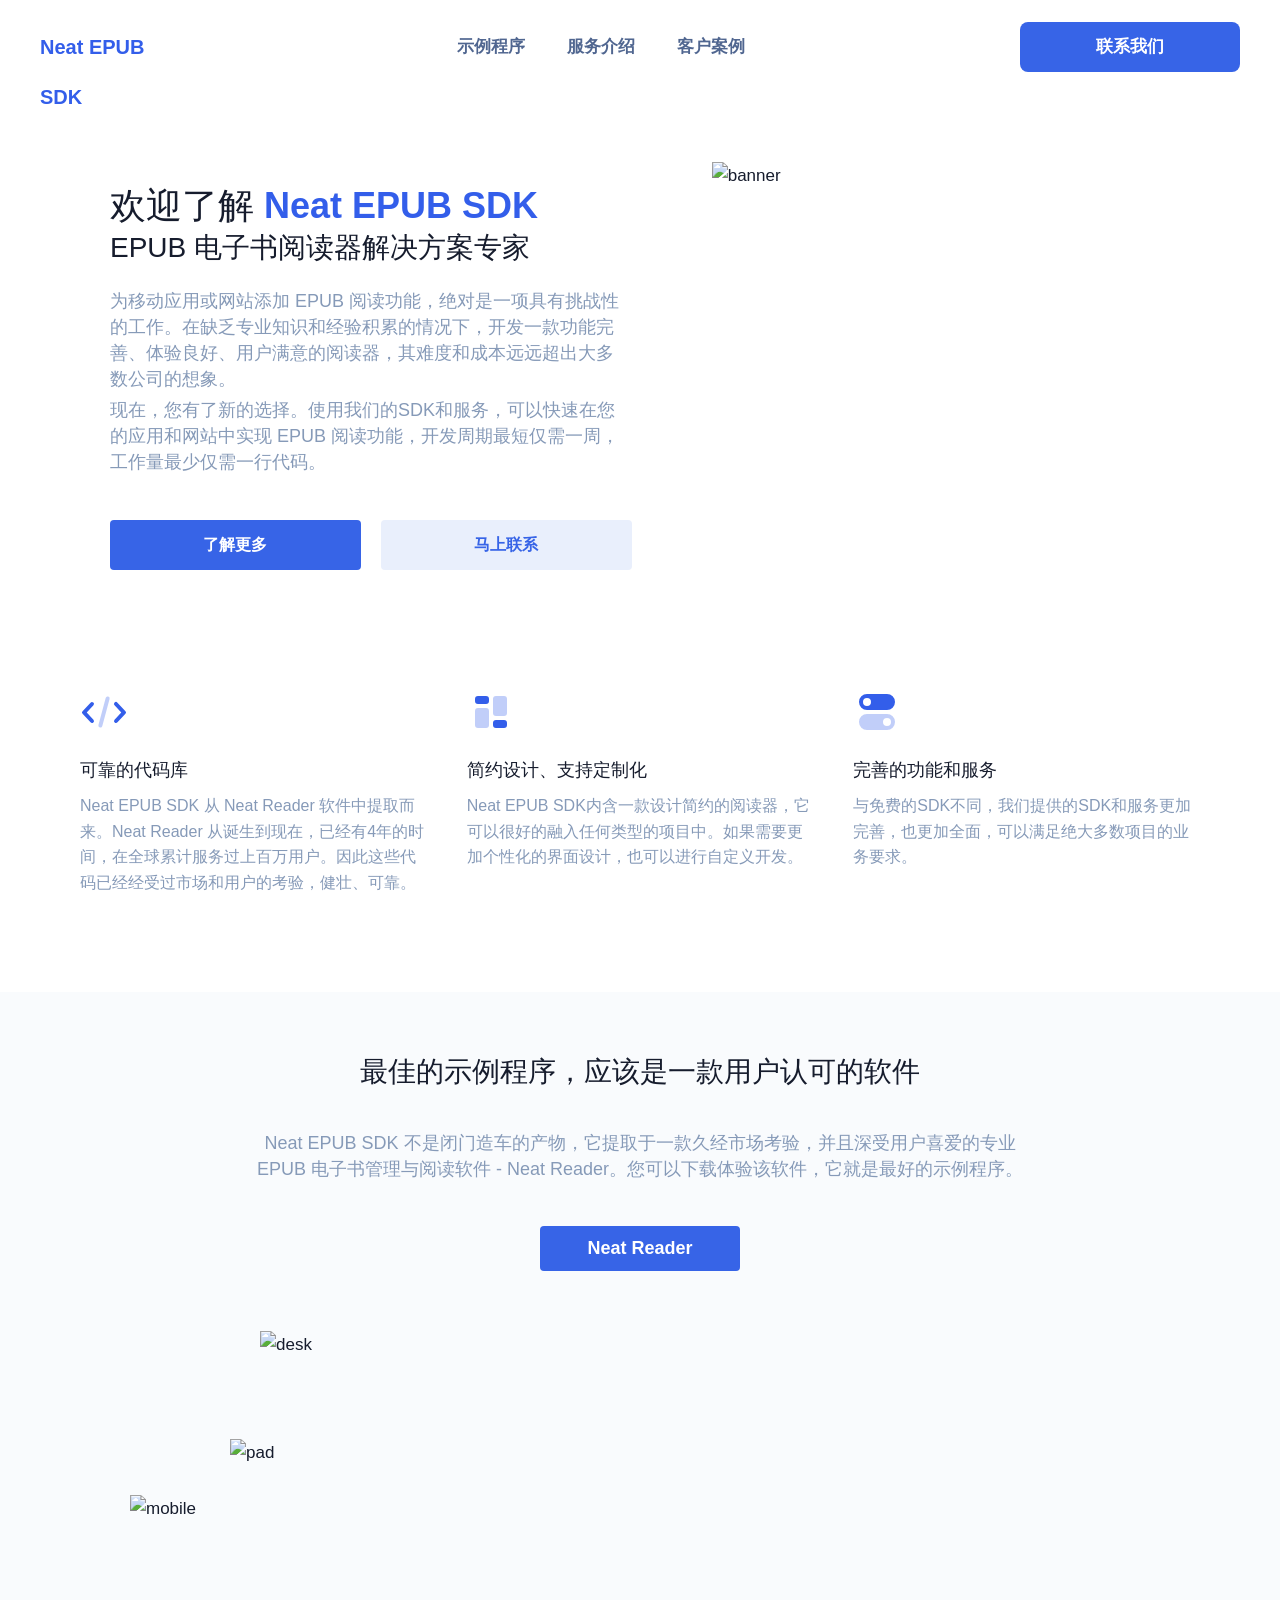
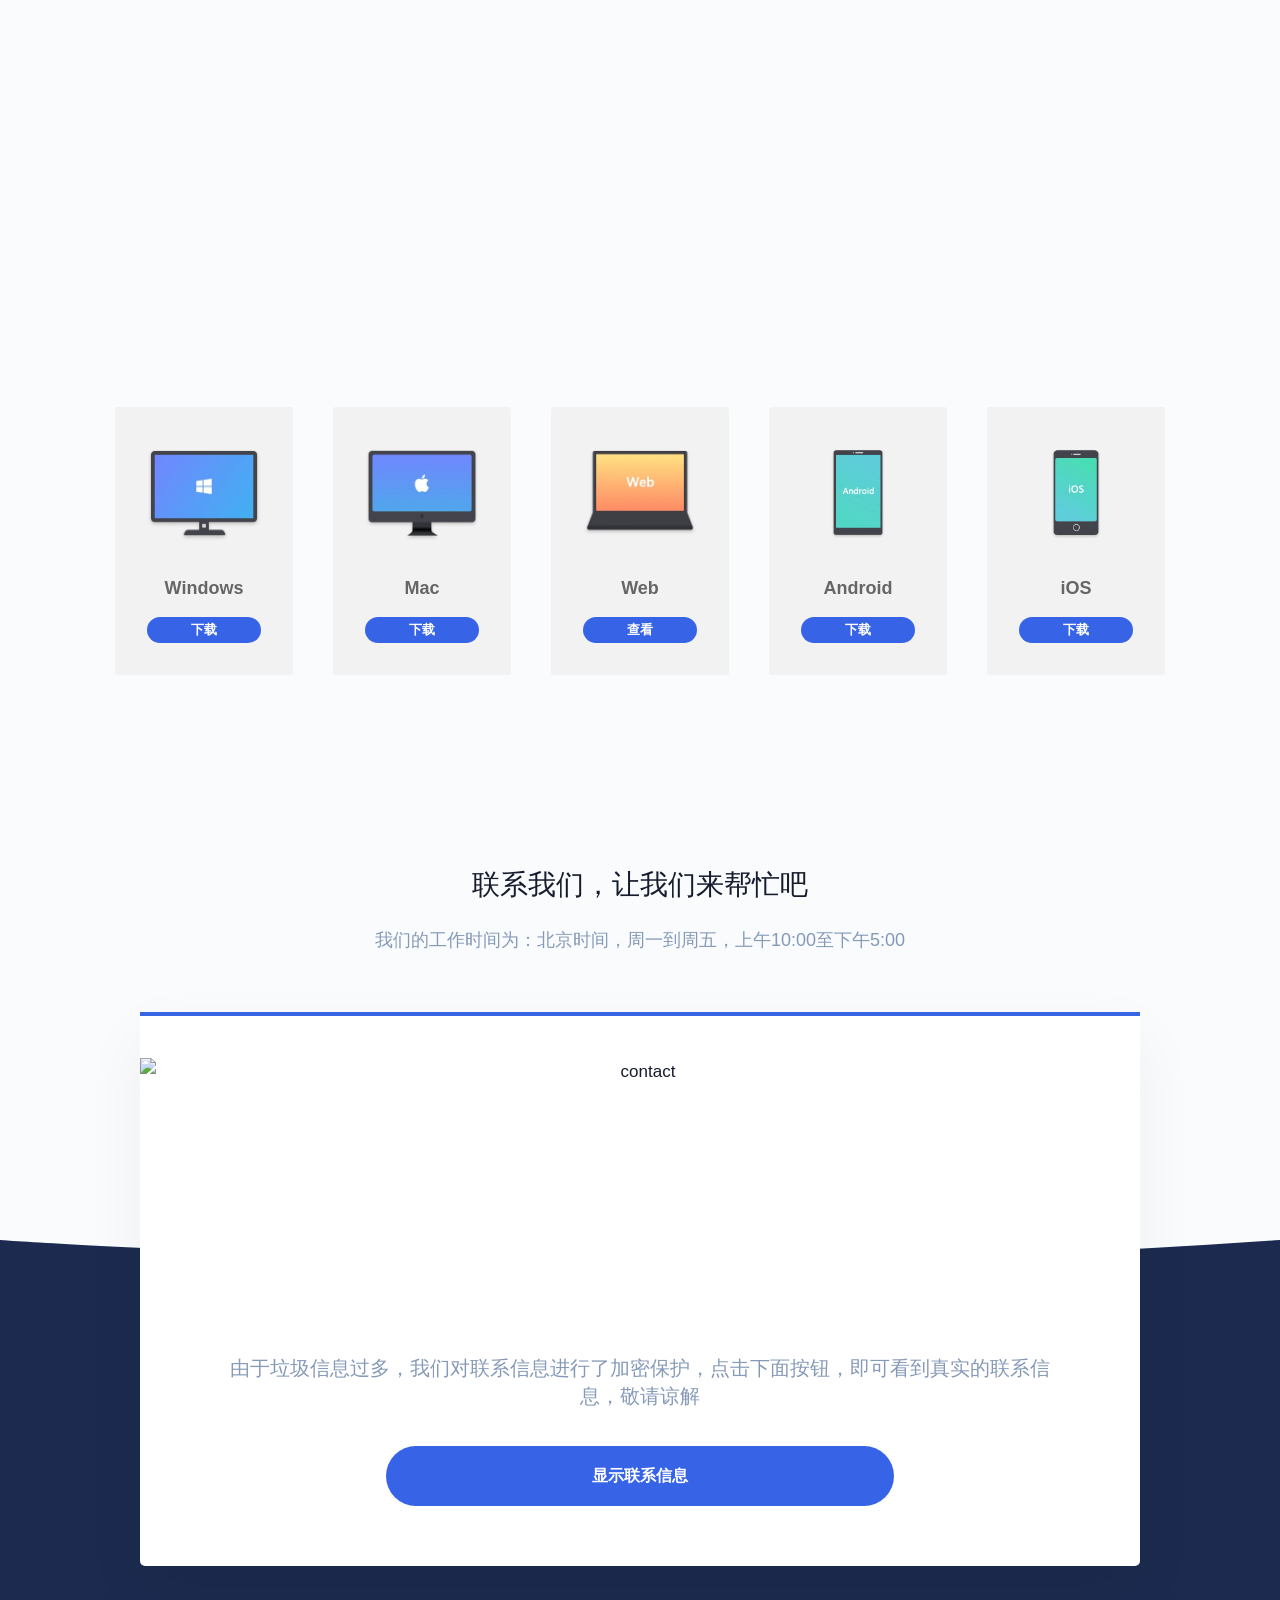
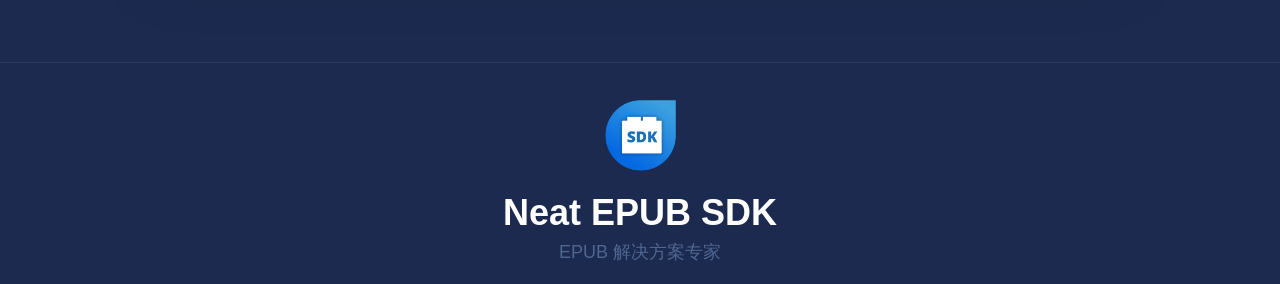
==== commit b6ea6a0d: "修改部分文案" ====
--- a/index.html
+++ b/index.html
@@ -2,7 +2,7 @@
 <html lang="en">
 <head>
     <meta charset="UTF-8">
-    <title>NEAT EPUB SDK | EPUB 阅读器及解决方案专家</title>
+    <title>EPUB SDK | EPUB 阅读器及解决方案专家</title>
     <meta name="baidu-site-verification" content="code-29iUA7xUxS" />
     <meta name="viewport" content="width=device-width, initial-scale=1, shrink-to-fit=no">
     <link rel="shortcut icon" type="image/x-icon" href="/favicon.ico?">
@@ -20,7 +20,7 @@
             <h1 class="logo"><a href="/">Neat EPUB SDK</a></h1>
             <ul class="nav-wrap">
                 <li class="nav-item"><a href="javascript:;">示例程序</a></li>
-                <li class="nav-item"><a href="javascript:;">服务介绍</a></li>
+                <li class="nav-item"><a target="_blank" href="https://www.yuque.com/docs/share/46ffe3fa-26f3-4929-b827-f6645306db70">服务介绍</a></li>
                 <li class="nav-item"><a href="javascript:;">客户案例</a></li>
             </ul>
             <a href="#contact-wrap" class="contact-btn button">联系我们</a>
@@ -33,7 +33,7 @@
                     </span>
                     <ul class="wrapper-box">
                         <li class="box-item"><a target="_blank" href="">示例程序</a></li>
-                        <li class="box-item"><a target="_blank" href="">服务介绍</a></li>
+                        <li class="box-item"><a target="_blank" href="https://www.yuque.com/docs/share/46ffe3fa-26f3-4929-b827-f6645306db70">服务介绍</a></li>
                         <li class="box-item"><a target="_blank" href="">客户案例</a></li>
                     </ul>
                 </div>
@@ -50,7 +50,7 @@
                     <p class="info-more">为移动应用或网站添加 EPUB 阅读功能，绝对是一项具有挑战性的工作。在缺乏专业知识和经验积累的情况下，开发一款功能完善、体验良好、用户满意的阅读器，其难度和成本远远超出大多数公司的想象。</p>
                     <p class="info-more">现在，您有了新的选择。使用我们的SDK和服务，可以快速在您的应用和网站中实现 EPUB 阅读功能，开发周期最短仅需一周，工作量最少仅需一行代码。</p>
                     <div class="button-wrap">
-                        <a href="https://www.neat-reader.cn" target="_blank" class="info-button button">了解更多</a>
+                        <a href="https://www.yuque.com/docs/share/46ffe3fa-26f3-4929-b827-f6645306db70" target="_blank" class="info-button button">了解更多</a>
                         <a href="#contact-wrap" class="info-button button">马上联系</a>
                     </div>
                 </div>
@@ -105,7 +105,7 @@
 <div class="container-wrap">
     <div class="container">
         <section class="application-wrap" id="application-wrap">
-            <h2 class="title">不仅仅是个示例程序，而是一款真正的应用软件</h2>
+            <h2 class="title">最佳的示例程序，应该是一款用户认可的软件</h2>
             <h3 class="message">Neat EPUB SDK 不是闭门造车的产物，它提取于一款久经市场考验，并且深受用户喜爱的专业 EPUB 电子书管理与阅读软件 - Neat Reader。您可以下载体验该软件，它就是最好的示例程序。</h3>
             <div class="button-box">
                 <a href="https://www.neat-reader.cn" target="_blank" class="button">Neat Reader</a>
@@ -180,7 +180,7 @@
             </div>
         </section>
         <section class="contact-wrap" id="contact-wrap">
-            <h2 class="contact-title">现在就联系我们，获得专业的帮助吧</h2>
+            <h2 class="contact-title">联系我们，让我们来帮忙吧</h2>
             <p class="contact-info">我们的工作时间为：北京时间，周一到周五，上午10:00至下午5:00</p>
         </section>
         <section class="contact-full">
--- a/styles/index.css
+++ b/styles/index.css
@@ -136,7 +136,7 @@
     margin-right: auto;
 }
 .container .left-info{
-    padding-top: 20px;
+    padding-top: 36px;
 }
 .container .left-info .title{
     font-weight: 400;
